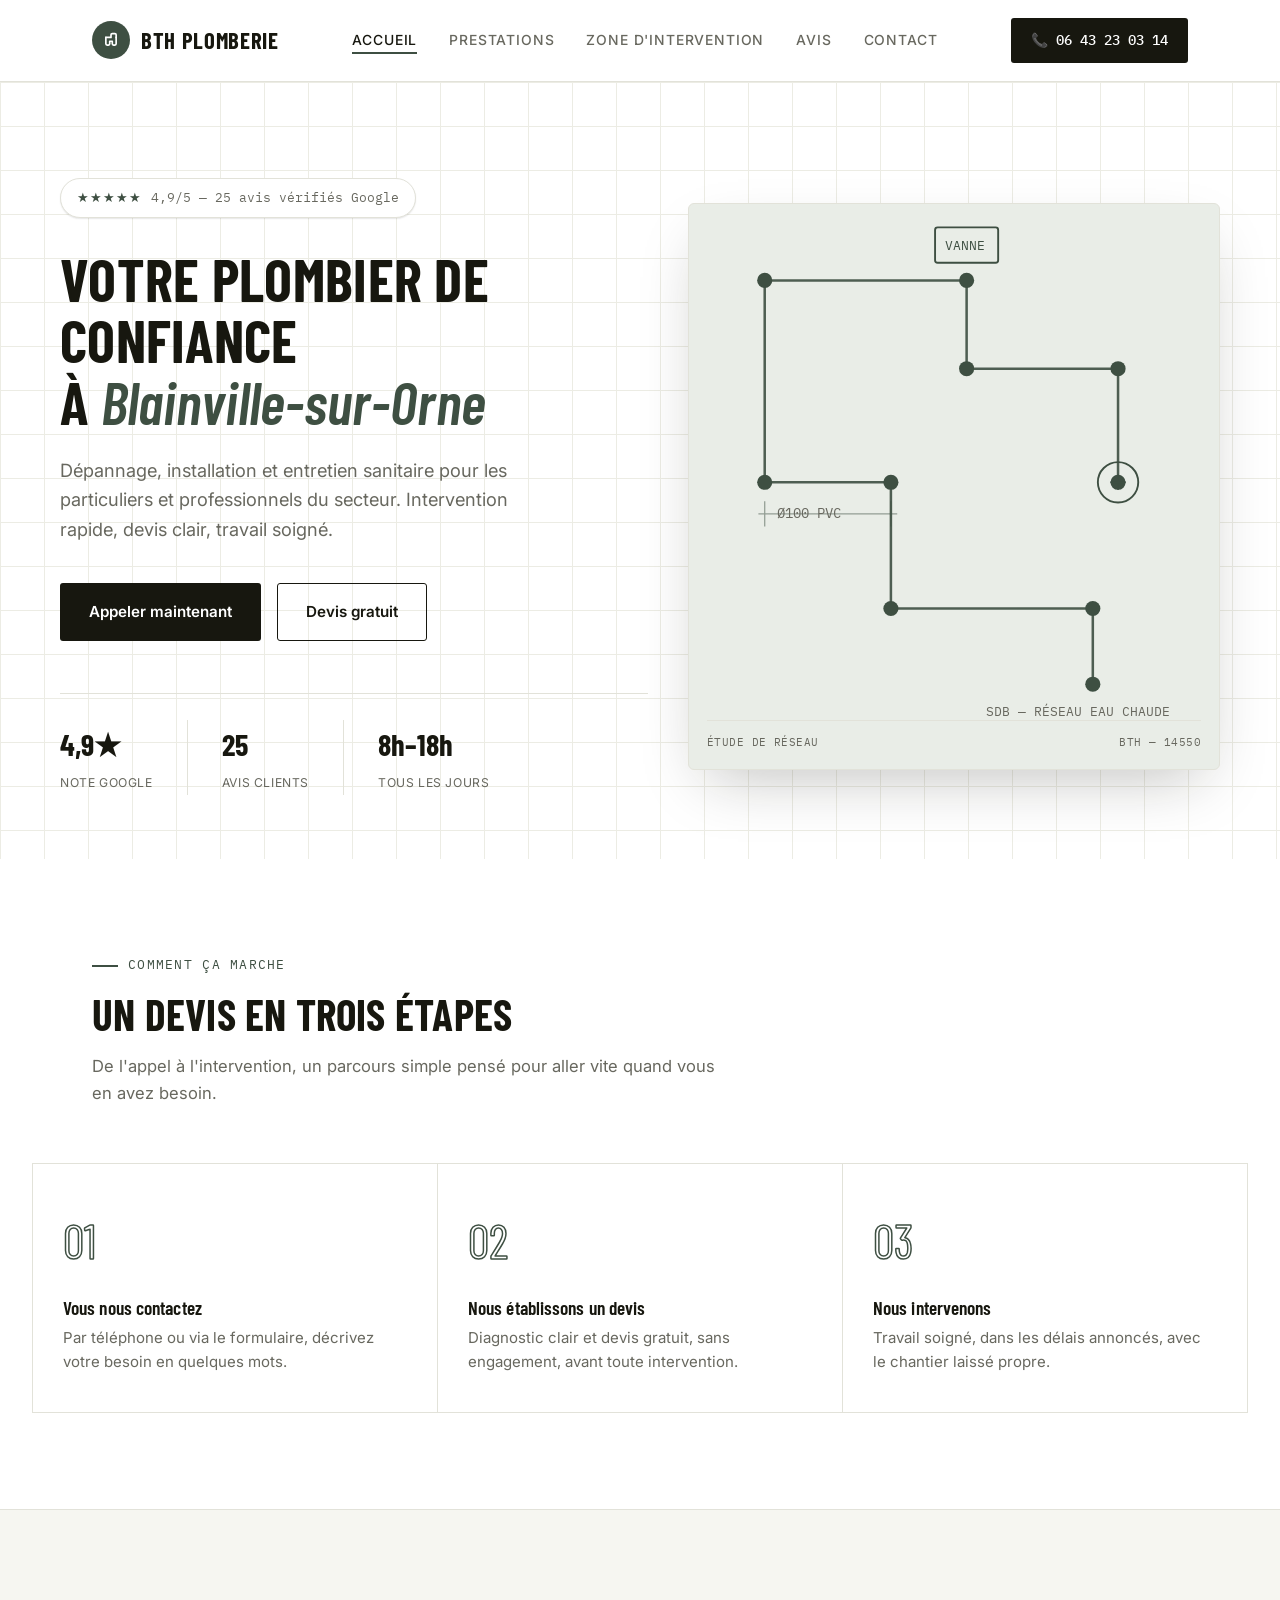
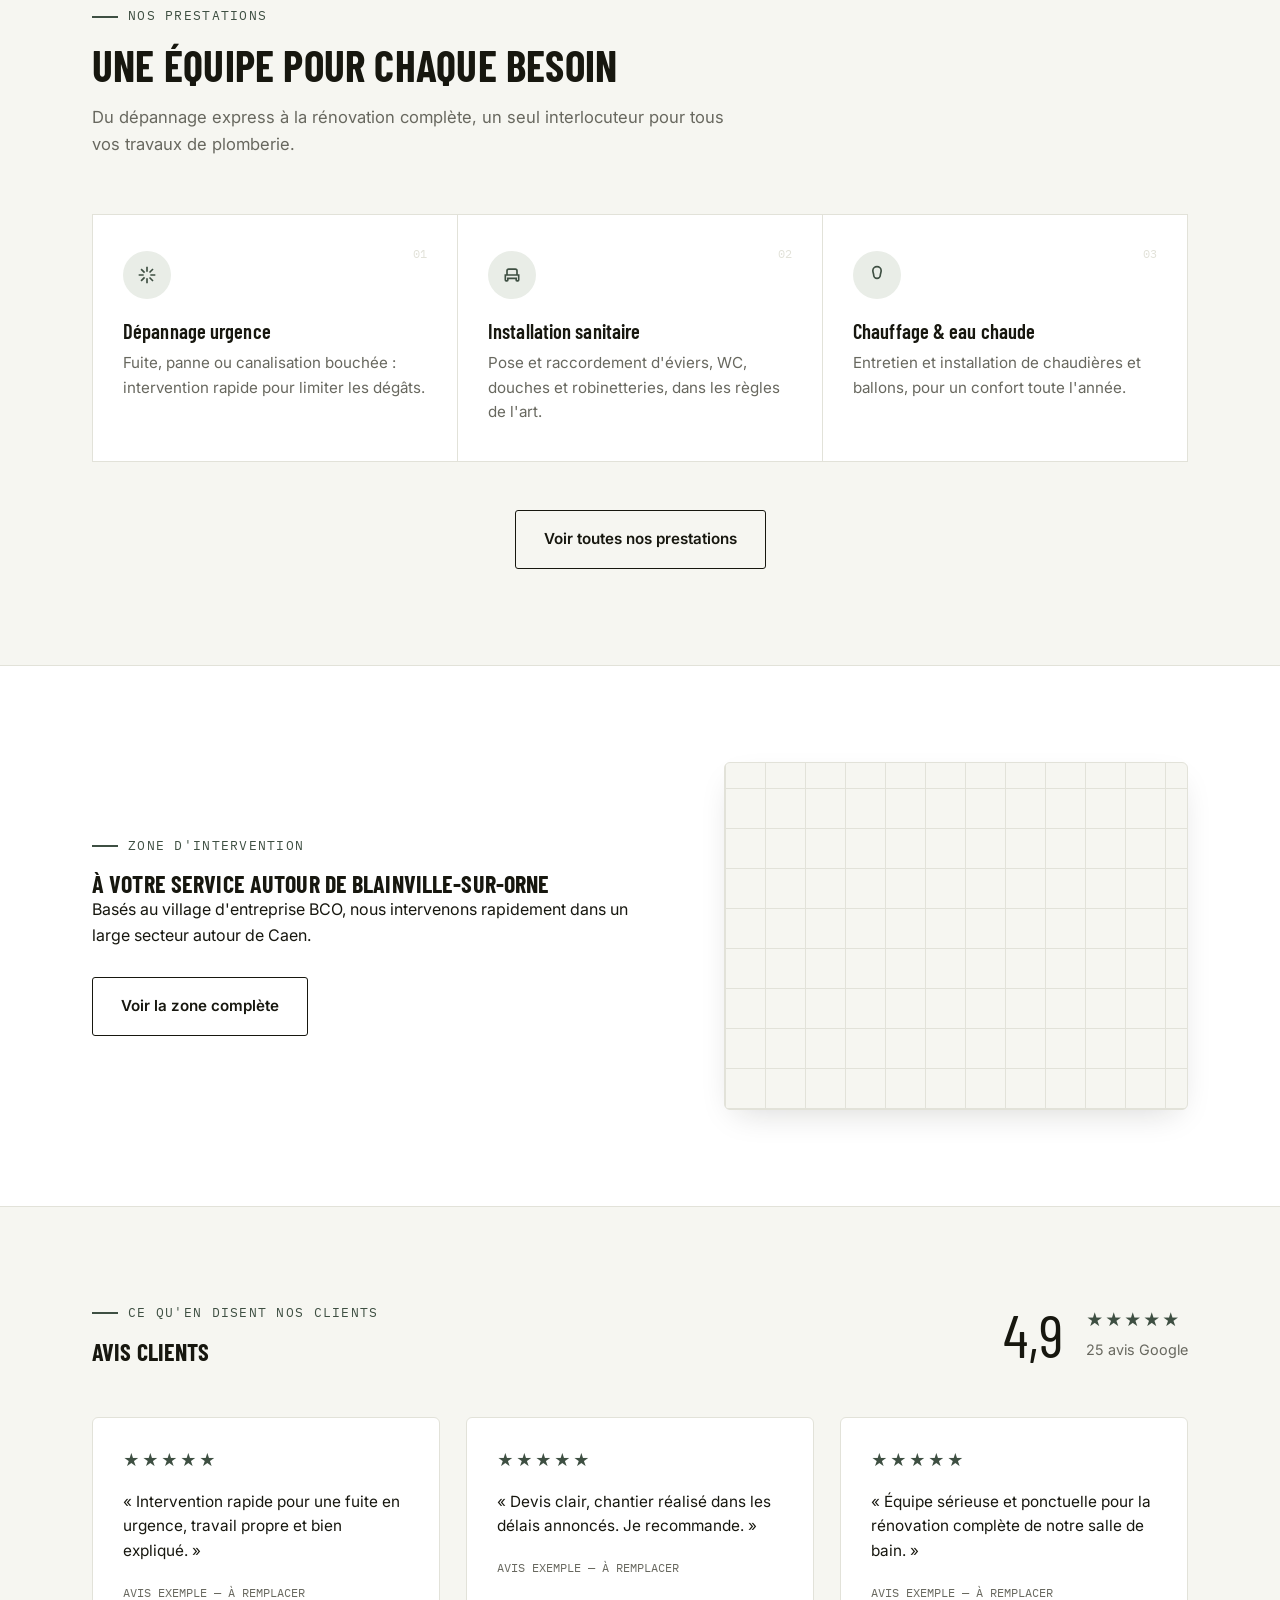
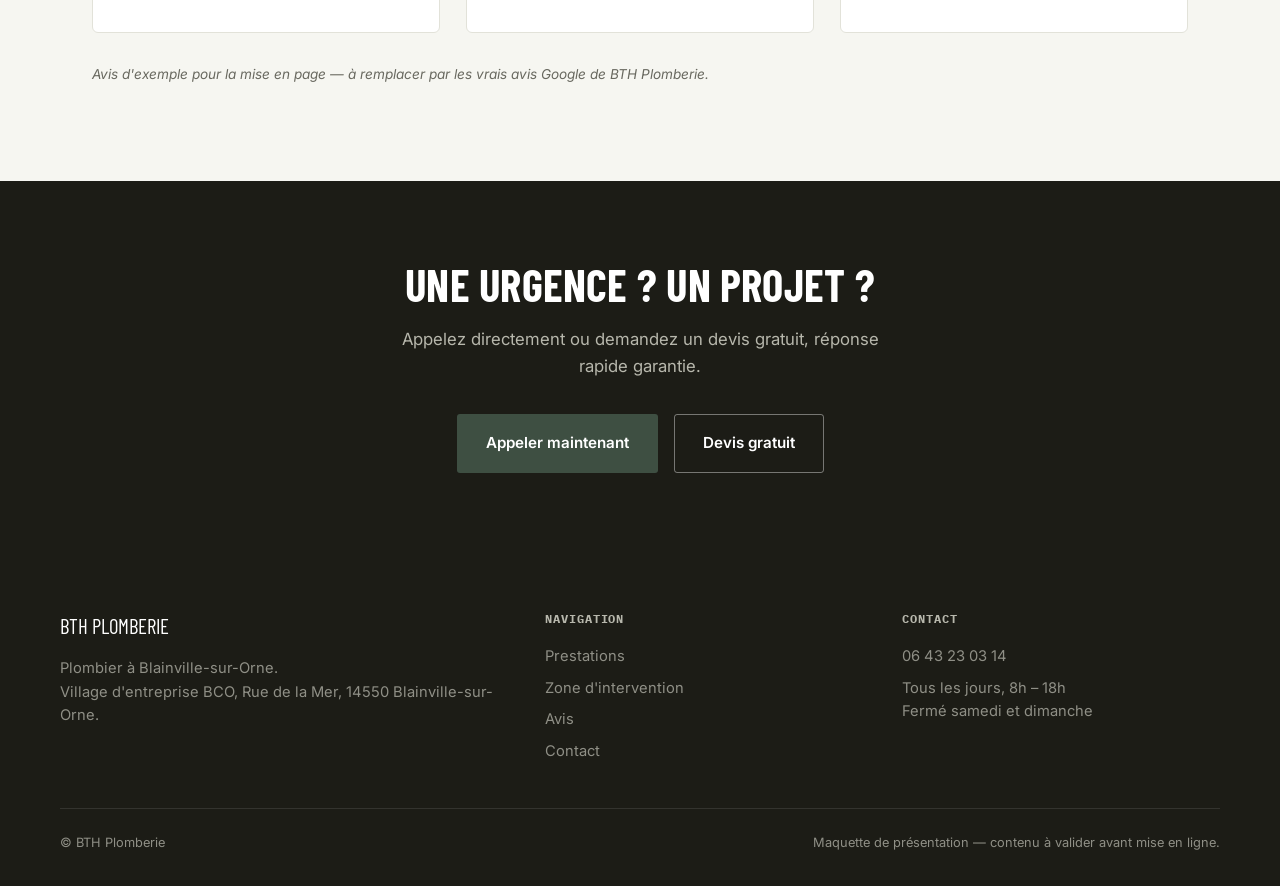
==== index.html @ 23718569 "Add files via upload" ====
<!DOCTYPE html>
<html lang="fr">
<head>
<meta charset="UTF-8">
<meta name="viewport" content="width=device-width, initial-scale=1.0">
<title>BTH Plomberie — Blainville-sur-Orne</title>
<link rel="preconnect" href="https://fonts.googleapis.com">
<link href="https://fonts.googleapis.com/css2?family=Barlow+Condensed:wght@500;600;650;700&family=Inter:wght@400;500;600;700&family=IBM+Plex+Mono:wght@400;500&display=swap" rel="stylesheet">
<link rel="stylesheet" href="style.css">
</head>
<body>

<header>
  <div class="navbar">
    <div class="logo">
      <span class="mark"><svg width="18" height="18" viewBox="0 0 28 28" fill="none"><path d="M6 10 H14 V6 A2 2 0 0 1 16 4 H20 A2 2 0 0 1 22 6 V10" stroke="#FFFFFF" stroke-width="2.6" stroke-linecap="round" stroke-linejoin="round"/><path d="M6 10 V20 A2 2 0 0 0 8 22 H10 A2 2 0 0 0 12 20 V16 H16 V20 A2 2 0 0 0 18 22 H20 A2 2 0 0 0 22 20 V10" stroke="#FFFFFF" stroke-width="2.6" stroke-linecap="round" stroke-linejoin="round"/></svg></span>
      BTH Plomberie
    </div>
    <nav>
      <ul>
        <li><a href="index.html" class="active">Accueil</a></li>
        <li><a href="prestations.html">Prestations</a></li>
        <li><a href="intervention.html">Zone d'intervention</a></li>
        <li><a href="avis.html">Avis</a></li>
        <li><a href="contact.html">Contact</a></li>
      </ul>
    </nav>
    <a href="tel:0643230314" class="nav-cta">📞 06 43 23 03 14</a>
    <button class="burger">☰</button>
  </div>
</header>

<section class="hero blueprint-bg">
  <div class="hero-inner">
    <div>
      <div class="badge-rating"><span class="stars">★★★★★</span> 4,9/5 — 25 avis vérifiés Google</div>
      <h1>Votre plombier de confiance<br>à <span>Blainville-sur-Orne</span></h1>
      <p class="lead">Dépannage, installation et entretien sanitaire pour les particuliers et professionnels du secteur. Intervention rapide, devis clair, travail soigné.</p>
      <div class="hero-actions">
        <a href="tel:0643230314" class="btn btn-primary">Appeler maintenant</a>
        <a href="contact.html#devis" class="btn btn-ghost">Devis gratuit</a>
      </div>
      <div class="hero-stats">
        <div><strong>4,9★</strong><span>Note Google</span></div>
        <div><strong>25</strong><span>Avis clients</span></div>
        <div><strong>8h–18h</strong><span>Tous les jours</span></div>
      </div>
    </div>
    <div class="hero-art">
      <svg viewBox="0 0 420 440" xmlns="http://www.w3.org/2000/svg">
        <rect x="0" y="0" width="420" height="440" fill="none"/>
        <g stroke="#3E4F42" stroke-width="2" fill="none" stroke-linecap="round" stroke-linejoin="round" opacity="0.9">
          <path d="M60 60 H220 V130"/>
          <path d="M220 130 H340 V220"/>
          <path d="M60 60 V220 H160 V320"/>
          <path d="M160 320 H320 V380"/>
        </g>
        <g fill="#3E4F42">
          <circle cx="60" cy="60" r="6"/>
          <circle cx="220" cy="60" r="6"/>
          <circle cx="220" cy="130" r="6"/>
          <circle cx="340" cy="130" r="6"/>
          <circle cx="340" cy="220" r="6"/>
          <circle cx="60" cy="220" r="6"/>
          <circle cx="160" cy="220" r="6"/>
          <circle cx="160" cy="320" r="6"/>
          <circle cx="320" cy="320" r="6"/>
          <circle cx="320" cy="380" r="6"/>
        </g>
        <g stroke="#3E4F42" stroke-width="1" opacity="0.5">
          <line x1="60" y1="235" x2="60" y2="255"/>
          <line x1="160" y1="235" x2="160" y2="255"/>
          <line x1="55" y1="245" x2="165" y2="245"/>
        </g>
        <text x="70" y="248" font-family="IBM Plex Mono" font-size="11" fill="#68685F">Ø100 PVC</text>
        <rect x="195" y="18" width="50" height="28" rx="2" fill="none" stroke="#3E4F42" stroke-width="1.5"/>
        <text x="203" y="36" font-family="IBM Plex Mono" font-size="10" fill="#3E4F42">VANNE</text>
        <circle cx="340" cy="220" r="16" fill="none" stroke="#3E4F42" stroke-width="1.5"/>
        <path d="M334 220 L346 220 M340 214 L340 226" stroke="#3E4F42" stroke-width="1.5"/>
        <text x="235" y="405" font-family="IBM Plex Mono" font-size="10" fill="#68685F">SDB — RÉSEAU EAU CHAUDE</text>
      </svg>
      <div class="cap"><span>Étude de réseau</span><span>BTH — 14550</span></div>
    </div>
  </div>
</section>

<section>
  <div class="wrap">
    <div class="section-head">
      <div class="eyebrow">Comment ça marche</div>
      <h2>Un devis en trois étapes</h2>
      <p>De l'appel à l'intervention, un parcours simple pensé pour aller vite quand vous en avez besoin.</p>
    </div>
  </div>
  <div class="process-grid">
    <div class="process-card">
      <span class="num">01</span>
      <h3>Vous nous contactez</h3>
      <p>Par téléphone ou via le formulaire, décrivez votre besoin en quelques mots.</p>
    </div>
    <div class="process-card">
      <span class="num">02</span>
      <h3>Nous établissons un devis</h3>
      <p>Diagnostic clair et devis gratuit, sans engagement, avant toute intervention.</p>
    </div>
    <div class="process-card">
      <span class="num">03</span>
      <h3>Nous intervenons</h3>
      <p>Travail soigné, dans les délais annoncés, avec le chantier laissé propre.</p>
    </div>
  </div>
</section>

<section style="background:var(--offwhite); border-top:1px solid var(--line); border-bottom:1px solid var(--line); padding-top:96px;">
  <div class="wrap">
    <div class="section-head">
      <div class="eyebrow">Nos prestations</div>
      <h2>Une équipe pour chaque besoin</h2>
      <p>Du dépannage express à la rénovation complète, un seul interlocuteur pour tous vos travaux de plomberie.</p>
    </div>
  </div>
  <div class="wrap">
  <div class="services-grid">
    <div class="service-card">
      <div class="tag">01</div>
      <div class="icon"><svg width="20" height="20" viewBox="0 0 24 24" fill="none" stroke="currentColor" stroke-width="2"><path d="M12 2v6M12 22v-6M4.9 4.9l4.2 4.2M15 15l4.2 4.2M2 12h6M16 12h6M4.9 19.1l4.2-4.2M15 9l4.2-4.2"/></svg></div>
      <h3>Dépannage urgence</h3>
      <p>Fuite, panne ou canalisation bouchée : intervention rapide pour limiter les dégâts.</p>
    </div>
    <div class="service-card">
      <div class="tag">02</div>
      <div class="icon"><svg width="20" height="20" viewBox="0 0 24 24" fill="none" stroke="currentColor" stroke-width="2"><path d="M3 12h18M6 12V7a2 2 0 012-2h8a2 2 0 012 2v5M4 12v6a1 1 0 001 1h1a1 1 0 001-1v-2h10v2a1 1 0 001 1h1a1 1 0 001-1v-6"/></svg></div>
      <h3>Installation sanitaire</h3>
      <p>Pose et raccordement d'éviers, WC, douches et robinetteries, dans les règles de l'art.</p>
    </div>
    <div class="service-card">
      <div class="tag">03</div>
      <div class="icon"><svg width="20" height="20" viewBox="0 0 24 24" fill="none" stroke="currentColor" stroke-width="2"><path d="M12 2a5 5 0 00-5 5c0 2 1 3 1 5a4 4 0 008 0c0-2 1-3 1-5a5 5 0 00-5-5z"/></svg></div>
      <h3>Chauffage & eau chaude</h3>
      <p>Entretien et installation de chaudières et ballons, pour un confort toute l'année.</p>
    </div>
  </div>
  <div class="center-link">
    <a href="prestations.html" class="btn btn-ghost">Voir toutes nos prestations</a>
  </div>
  </div>
</section>

<section>
  <div class="wrap zone-block">
    <div>
      <div class="eyebrow">Zone d'intervention</div>
      <h2>À votre service autour de Blainville-sur-Orne</h2>
      <p>Basés au village d'entreprise BCO, nous intervenons rapidement dans un large secteur autour de Caen.</p>
      <div style="margin-top:28px;">
        <a href="intervention.html" class="btn btn-ghost">Voir la zone complète</a>
      </div>
    </div>
    <div class="map-frame">
      <iframe src="https://www.google.com/maps?q=Village+d%27entreprise+BCO,+Rue+de+la+Mer,+14550+Blainville-sur-Orne&output=embed" width="100%" height="100%" style="border:0; display:block;" loading="lazy" referrerpolicy="no-referrer-when-downgrade" title="Localisation BTH Plomberie"></iframe>
    </div>
  </div>
</section>

<section style="background:var(--offwhite); border-top:1px solid var(--line);">
  <div class="wrap">
    <div class="avis-top">
      <div>
        <div class="eyebrow">Ce qu'en disent nos clients</div>
        <h2 style="margin-top:8px;">Avis clients</h2>
      </div>
      <div class="rating-block">
        <div class="rating-num">4,9</div>
        <div class="rating-meta">
          <div class="stars">★★★★★</div>
          <p>25 avis Google</p>
        </div>
      </div>
    </div>
    <div class="avis-grid">
      <div class="avis-card">
        <span class="stars">★★★★★</span>
        <p>« Intervention rapide pour une fuite en urgence, travail propre et bien expliqué. »</p>
        <div class="who">Avis exemple — à remplacer</div>
      </div>
      <div class="avis-card">
        <span class="stars">★★★★★</span>
        <p>« Devis clair, chantier réalisé dans les délais annoncés. Je recommande. »</p>
        <div class="who">Avis exemple — à remplacer</div>
      </div>
      <div class="avis-card">
        <span class="stars">★★★★★</span>
        <p>« Équipe sérieuse et ponctuelle pour la rénovation complète de notre salle de bain. »</p>
        <div class="who">Avis exemple — à remplacer</div>
      </div>
    </div>
    <p class="avis-note">Avis d'exemple pour la mise en page — à remplacer par les vrais avis Google de BTH Plomberie.</p>
  </div>
</section>

<section class="cta-band">
  <div class="wrap">
    <h2>Une urgence ? Un projet ?</h2>
    <p>Appelez directement ou demandez un devis gratuit, réponse rapide garantie.</p>
    <div class="hero-actions">
      <a href="tel:0643230314" class="btn btn-accent">Appeler maintenant</a>
      <a href="contact.html#devis" class="btn btn-ghost">Devis gratuit</a>
    </div>
  </div>
</section>

<footer>
  <div class="footer-grid">
    <div>
      <div class="footer-logo">BTH Plomberie</div>
      <p>Plombier à Blainville-sur-Orne.<br>Village d'entreprise BCO, Rue de la Mer, 14550 Blainville-sur-Orne.</p>
    </div>
    <div>
      <h4>Navigation</h4>
      <a href="prestations.html">Prestations</a>
      <a href="intervention.html">Zone d'intervention</a>
      <a href="avis.html">Avis</a>
      <a href="contact.html">Contact</a>
    </div>
    <div>
      <h4>Contact</h4>
      <a href="tel:0643230314">06 43 23 03 14</a>
      <p>Tous les jours, 8h – 18h<br>Fermé samedi et dimanche</p>
    </div>
  </div>
  <div class="footer-bottom">
    <span>© BTH Plomberie</span>
    <span>Maquette de présentation — contenu à valider avant mise en ligne.</span>
  </div>
</footer>

</body>
</html>
---- style.css ----
/* BTH Plomberie — style partagé (v2, plus premium) */
:root{
  --ink:#17170F;
  --paper:#FFFFFF;
  --offwhite:#F6F6F1;
  --line:#E2E2D9;
  --line-soft:#ECECE4;
  --steel:#68685F;
  --charcoal:#1C1C16;
  --accent:#3E4F42;
  --accent-light:#6E8571;
  --accent-pale:#E9EDE7;
  --shadow-sm:0 1px 2px rgba(23,23,15,0.06), 0 1px 1px rgba(23,23,15,0.04);
  --shadow-md:0 12px 32px -12px rgba(23,23,15,0.18);
  --shadow-lg:0 24px 60px -20px rgba(23,23,15,0.28);
}
*{box-sizing:border-box; margin:0; padding:0;}
html{scroll-behavior:smooth;}
body{
  font-family:'Inter', sans-serif;
  color:var(--ink);
  background:var(--paper);
  line-height:1.62;
  -webkit-font-smoothing:antialiased;
}
h1,h2,h3{
  font-family:'Barlow Condensed', sans-serif;
  font-weight:650;
  letter-spacing:0.005em;
  line-height:1.04;
  text-transform:uppercase;
}
.mono{font-family:'IBM Plex Mono', monospace;}
a{color:inherit; text-decoration:none;}
.wrap{max-width:1160px; margin:0 auto; padding:0 32px;}
img{max-width:100%; display:block;}

.blueprint-bg{
  background-image:
    linear-gradient(var(--line-soft) 1px, transparent 1px),
    linear-gradient(90deg, var(--line-soft) 1px, transparent 1px);
  background-size:44px 44px;
}

header{
  position:sticky; top:0; z-index:50;
  background:rgba(255,255,255,0.88);
  backdrop-filter:blur(10px);
  border-bottom:1px solid var(--line);
}
.navbar{
  display:flex; align-items:center; justify-content:space-between;
  padding:18px 32px; max-width:1160px; margin:0 auto;
}
.logo{
  display:flex; align-items:center; gap:11px;
  font-family:'Barlow Condensed', sans-serif;
  font-weight:700; font-size:1.42rem; color:var(--ink);
  text-transform:uppercase; letter-spacing:0.03em;
}
.logo .mark{
  width:38px; height:38px; border-radius:50%;
  background:var(--accent); display:flex; align-items:center; justify-content:center;
  flex-shrink:0;
}
nav ul{display:flex; gap:32px; list-style:none;}
nav a{
  position:relative;
  color:var(--steel); font-size:0.87rem; font-weight:500;
  text-transform:uppercase; letter-spacing:0.06em;
  padding-bottom:6px;
  transition:color .2s;
}
nav a::after{
  content:""; position:absolute; left:0; right:100%; bottom:0; height:2px;
  background:var(--accent); transition:right .25s ease;
}
nav a:hover, nav a.active{color:var(--ink);}
nav a:hover::after, nav a.active::after{right:0;}
.nav-cta{
  display:flex; align-items:center; gap:9px;
  background:var(--ink); color:var(--paper);
  padding:11px 20px; border-radius:3px;
  font-weight:500; font-size:0.87rem;
  font-family:'IBM Plex Mono', monospace;
  white-space:nowrap;
  transition:transform .15s, box-shadow .15s;
}
.nav-cta:hover{transform:translateY(-1px); box-shadow:var(--shadow-md);}
.burger{display:none; color:var(--ink); font-size:1.6rem; background:none; border:none;}

.hero{
  position:relative;
  padding:96px 32px 0;
  overflow:hidden;
}
.hero-inner{
  max-width:1160px; margin:0 auto;
  display:grid; grid-template-columns:1.05fr 0.95fr; gap:40px; align-items:center;
  padding-bottom:64px;
}
.badge-rating{
  display:inline-flex; align-items:center; gap:9px;
  border:1px solid var(--line); background:var(--paper);
  padding:9px 16px; border-radius:100px;
  font-family:'IBM Plex Mono', monospace; font-size:0.8rem;
  margin-bottom:30px; color:var(--steel);
  box-shadow:var(--shadow-sm);
}
.badge-rating .stars{color:var(--accent); letter-spacing:1px;}
.hero h1{
  font-size:clamp(2.7rem, 4.6vw, 4.1rem);
  margin-bottom:24px;
  color:var(--ink);
}
.hero h1 span{color:var(--accent); font-style:italic; text-transform:none; font-family:'Barlow Condensed'; font-weight:600;}
.hero p.lead{
  font-size:1.14rem; color:var(--steel); max-width:480px; margin-bottom:38px;
}
.hero-actions{display:flex; gap:16px; flex-wrap:wrap; margin-bottom:52px;}
.btn{
  display:inline-flex; align-items:center; gap:10px;
  padding:16px 28px; font-weight:600; font-size:0.95rem;
  border-radius:3px; transition:transform .15s, box-shadow .15s, background .15s, color .15s;
  border:1px solid transparent;
}
.btn-primary{background:var(--ink); color:var(--paper);}
.btn-primary:hover{transform:translateY(-2px); box-shadow:var(--shadow-md);}
.btn-ghost{border-color:var(--ink); color:var(--ink);}
.btn-ghost:hover{background:var(--ink); color:var(--paper); transform:translateY(-2px);}
.btn-accent{background:var(--accent); color:var(--paper);}
.btn-accent:hover{transform:translateY(-2px); box-shadow:var(--shadow-md);}
.hero-stats{
  display:flex; gap:0; border-top:1px solid var(--line);
  padding-top:26px; max-width:600px; flex-wrap:wrap;
}
.hero-stats div{padding-right:34px; margin-right:34px; border-right:1px solid var(--line);}
.hero-stats div:last-child{border-right:none;}
.hero-stats strong{
  display:block; font-family:'Barlow Condensed'; font-size:1.9rem; color:var(--ink);
}
.hero-stats span{font-size:0.76rem; color:var(--steel); text-transform:uppercase; letter-spacing:0.05em;}

.hero-art{
  position:relative; aspect-ratio:1/1.05;
  background:var(--accent-pale);
  border:1px solid var(--line);
  border-radius:6px;
  box-shadow:var(--shadow-lg);
}
.hero-art svg{width:100%; height:100%;}
.hero-art .cap{
  position:absolute; bottom:18px; left:18px; right:18px;
  display:flex; justify-content:space-between; align-items:center;
  font-family:'IBM Plex Mono'; font-size:0.7rem; color:var(--steel);
  letter-spacing:0.04em; text-transform:uppercase;
  border-top:1px solid var(--line); padding-top:12px;
}

.page-hero{
  background:var(--offwhite); border-bottom:1px solid var(--line);
  padding:76px 32px 60px;
}
.page-hero .eyebrow{margin-bottom:14px;}
.page-hero h1{font-size:clamp(2.3rem,4.3vw,3.3rem); color:var(--ink); margin-bottom:16px;}
.page-hero p{color:var(--steel); max-width:600px; font-size:1.06rem;}

section{padding:96px 32px;}
.section-head{max-width:640px; margin-bottom:56px;}
.eyebrow{
  font-family:'IBM Plex Mono', monospace; font-size:0.8rem;
  color:var(--accent); text-transform:uppercase; letter-spacing:0.1em;
  display:flex; align-items:center; gap:10px; margin-bottom:16px;
}
.eyebrow::before{content:""; width:26px; height:2px; background:var(--accent);}
.section-head h2{font-size:clamp(2.1rem,4vw,2.7rem); color:var(--ink);}
.section-head p{color:var(--steel); margin-top:16px; font-size:1.04rem;}

.process-grid{display:grid; grid-template-columns:repeat(3,1fr); gap:1px; background:var(--line); border:1px solid var(--line);}
.process-card{background:var(--paper); padding:38px 30px;}
.process-card .num{
  font-family:'Barlow Condensed'; font-size:3rem;
  -webkit-text-stroke:1.5px var(--accent); color:transparent;
  margin-bottom:18px; display:block;
}
.process-card h3{font-size:1.2rem; color:var(--ink); text-transform:none; font-weight:600; margin-bottom:8px;}
.process-card p{color:var(--steel); font-size:0.94rem;}

.services-grid{
  display:grid; grid-template-columns:repeat(3,1fr); gap:1px;
  background:var(--line); border:1px solid var(--line);
}
.service-card{
  background:var(--paper); padding:36px 30px; position:relative;
  transition:background .2s, transform .2s;
}
.service-card:hover{background:var(--offwhite); transform:translateY(-3px);}
.service-card .icon{
  width:48px; height:48px; margin-bottom:22px;
  display:flex; align-items:center; justify-content:center;
  background:var(--accent-pale); border-radius:50%; color:var(--accent);
}
.service-card h3{
  font-size:1.28rem; color:var(--ink); text-transform:none; margin-bottom:9px; font-weight:600;
}
.service-card p{color:var(--steel); font-size:0.95rem;}
.service-card .tag{
  position:absolute; top:30px; right:30px;
  font-family:'IBM Plex Mono'; font-size:0.72rem; color:var(--line);
}
.center-link{text-align:center; margin-top:48px;}

.zone-block{display:grid; grid-template-columns:1.1fr 0.9fr; gap:64px; align-items:center;}
.zone-list{list-style:none; margin-top:30px; display:flex; flex-wrap:wrap; gap:10px 14px;}
.zone-list li{
  font-family:'IBM Plex Mono'; font-size:0.85rem;
  border:1px solid var(--line); background:var(--paper); padding:7px 15px; border-radius:100px; color:var(--steel);
}
.map-frame{
  border:1px solid var(--line); border-radius:6px; overflow:hidden;
  aspect-ratio:4/3; position:relative; box-shadow:var(--shadow-md);
  background:
    repeating-linear-gradient(0deg, var(--line) 0 1px, transparent 1px 40px),
    repeating-linear-gradient(90deg, var(--line) 0 1px, transparent 1px 40px),
    var(--offwhite);
}
.map-pin{
  position:absolute; top:44%; left:52%; transform:translate(-50%,-100%);
  color:var(--accent);
}

.avis-top{display:flex; align-items:flex-end; justify-content:space-between; flex-wrap:wrap; gap:24px; margin-bottom:52px;}
.rating-block{display:flex; align-items:center; gap:22px;}
.rating-num{font-family:'Barlow Condensed'; font-size:3.8rem; color:var(--ink); line-height:1;}
.rating-meta .stars{color:var(--accent); letter-spacing:2px; font-size:1.05rem;}
.rating-meta p{color:var(--steel); font-size:0.9rem; margin-top:4px;}
.avis-grid{display:grid; grid-template-columns:repeat(3,1fr); gap:26px;}
.avis-card{
  background:var(--paper); border:1px solid var(--line); border-radius:6px; padding:30px;
  transition:box-shadow .2s, transform .2s;
}
.avis-card:hover{box-shadow:var(--shadow-md); transform:translateY(-3px);}
.avis-card .stars{color:var(--accent); letter-spacing:2px; margin-bottom:16px; display:block;}
.avis-card p{font-size:0.96rem; color:var(--ink); margin-bottom:18px;}
.avis-card .who{font-family:'IBM Plex Mono'; font-size:0.78rem; color:var(--steel); text-transform:uppercase;}
.avis-note{margin-top:30px; font-size:0.85rem; color:var(--steel); font-style:italic;}

.cta-band{
  background:var(--charcoal); color:var(--paper);
  padding:80px 32px; text-align:center;
}
.cta-band h2{color:var(--paper); font-size:clamp(2rem,4vw,2.8rem); max-width:640px; margin:0 auto 18px;}
.cta-band p{color:#B7B7AC; max-width:520px; margin:0 auto 34px; font-size:1.05rem;}
.cta-band .hero-actions{justify-content:center; margin-bottom:0;}
.cta-band .btn-ghost{border-color:rgba(255,255,255,0.4); color:var(--paper);}
.cta-band .btn-ghost:hover{background:var(--paper); color:var(--ink);}

.contact-grid{display:grid; grid-template-columns:1fr 1fr; gap:64px;}
.info-line{display:flex; gap:16px; padding:22px 0; border-bottom:1px solid var(--line);}
.info-line:first-of-type{border-top:1px solid var(--line);}
.info-line .icon{color:var(--accent); flex-shrink:0; margin-top:2px;}
.info-line strong{display:block; font-size:0.76rem; text-transform:uppercase; letter-spacing:0.06em; color:var(--steel); margin-bottom:5px;}
.info-line span, .info-line a{font-size:1.04rem; color:var(--ink); font-weight:500;}
.info-line a:hover{color:var(--accent);}
form{display:flex; flex-direction:column; gap:18px; background:var(--offwhite); border:1px solid var(--line); border-radius:6px; padding:32px;}
label{font-size:0.78rem; text-transform:uppercase; letter-spacing:0.05em; color:var(--steel); margin-bottom:7px; display:block;}
input, textarea{
  width:100%; border:1px solid var(--line); background:var(--paper);
  padding:14px 15px; font-family:'Inter'; font-size:0.95rem; border-radius:3px; color:var(--ink);
}
input:focus, textarea:focus{outline:2px solid var(--accent); outline-offset:1px;}
textarea{resize:vertical; min-height:120px;}
form button{align-self:flex-start; margin-top:6px;}

footer{
  background:var(--charcoal); color:#8F8F86; padding:56px 32px 32px;
  font-size:0.88rem;
}
.footer-grid{
  max-width:1160px; margin:0 auto; display:grid; grid-template-columns:1.4fr 1fr 1fr; gap:40px;
  padding-bottom:36px; border-bottom:1px solid rgba(255,255,255,0.1);
}
.footer-grid h4{
  font-family:'IBM Plex Mono'; text-transform:uppercase; letter-spacing:0.08em;
  color:#B7B7AC; font-size:0.76rem; margin-bottom:16px;
}
.footer-grid p, .footer-grid a{color:#8F8F86; font-size:0.92rem; display:block; margin-bottom:8px;}
.footer-grid a:hover{color:var(--paper);}
.footer-logo{color:var(--paper); font-family:'Barlow Condensed'; font-size:1.3rem; text-transform:uppercase; margin-bottom:14px;}
.footer-bottom{
  max-width:1160px; margin:0 auto; padding-top:24px;
  display:flex; justify-content:space-between; flex-wrap:wrap; gap:10px;
  font-size:0.8rem;
}

@media(max-width:900px){
  .hero-inner{grid-template-columns:1fr;}
  .hero-art{order:-1; aspect-ratio:16/10;}
}
@media(max-width:860px){
  nav ul, .nav-cta{display:none;}
  .burger{display:block;}
  .zone-block, .contact-grid, .process-grid, .services-grid, .avis-grid, .footer-grid{grid-template-columns:1fr;}
  .hero, .page-hero{padding:56px 22px 40px;}
  .hero-inner{padding-bottom:44px;}
  section{padding:64px 22px;}
  .cta-band{padding:64px 22px;}
}
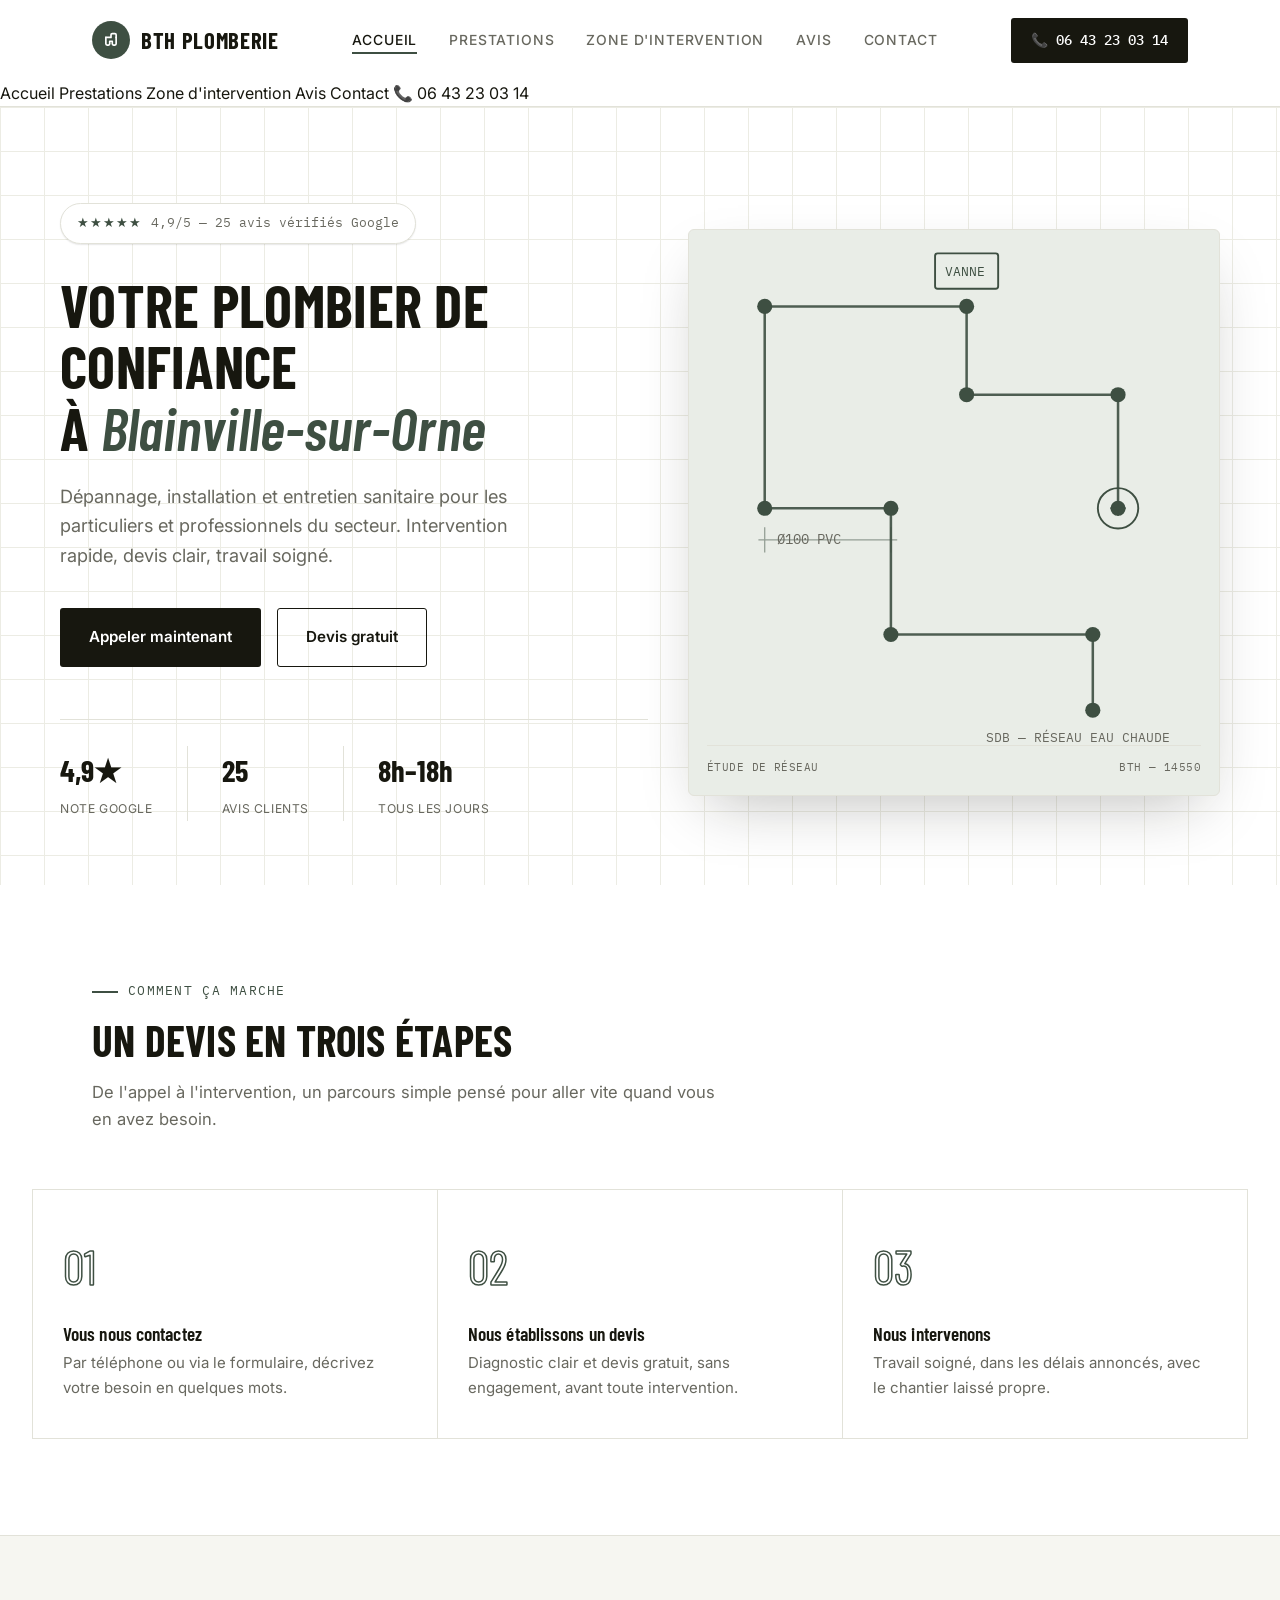
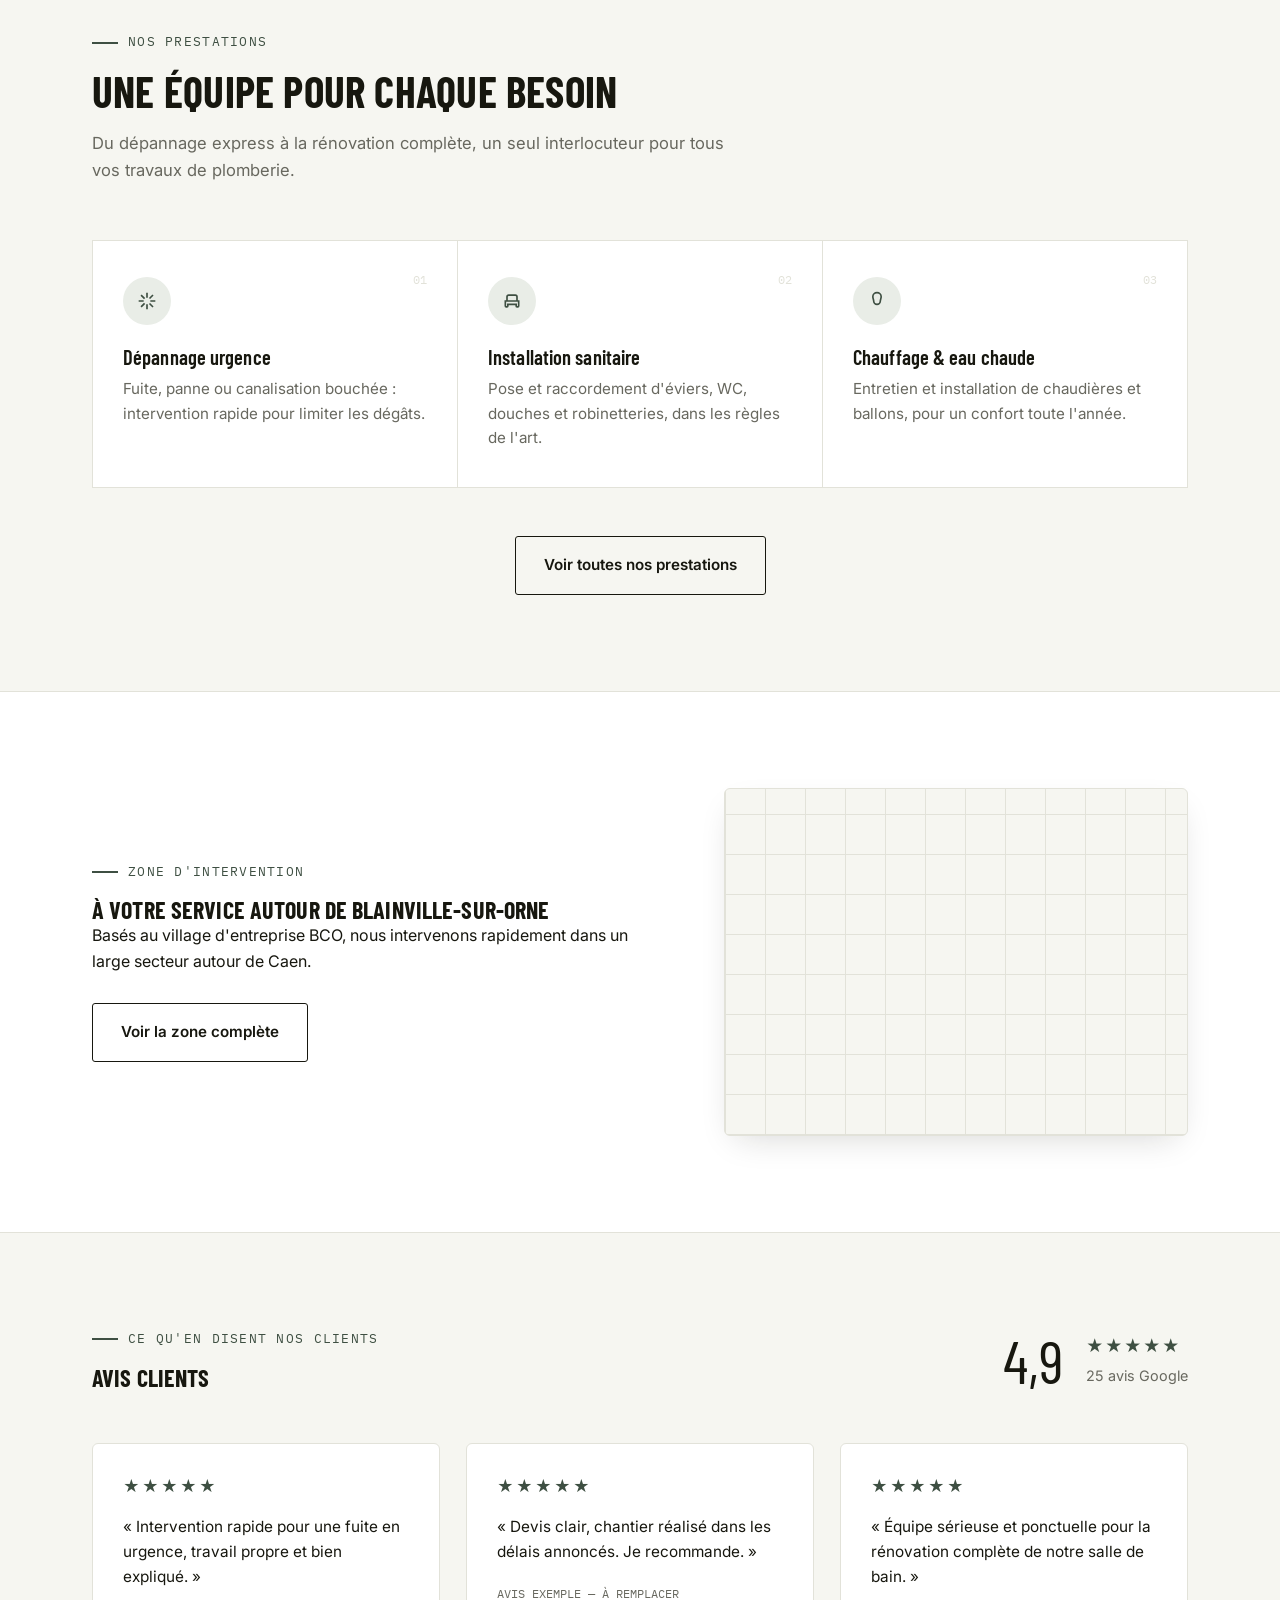
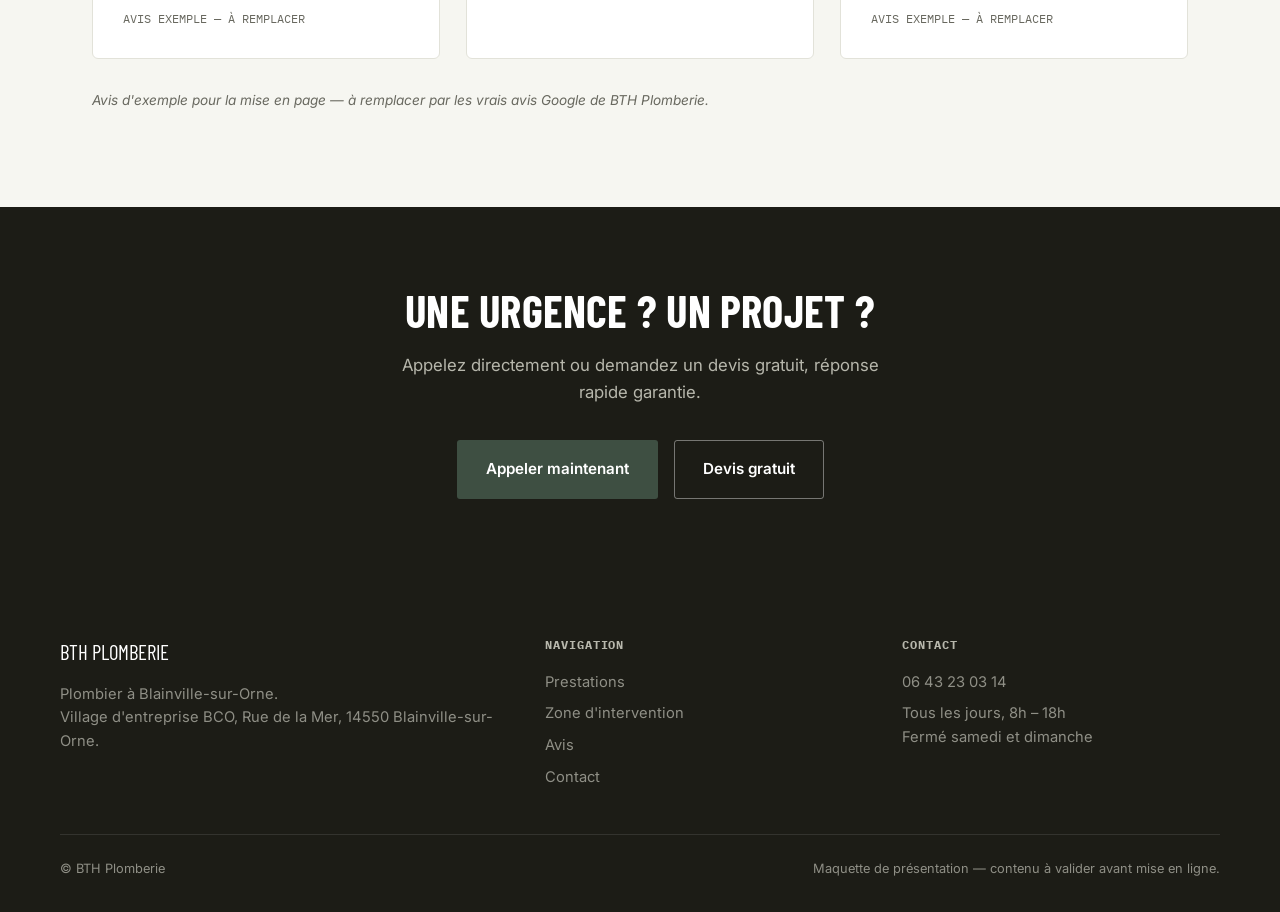
==== commit ab7f864a: "Add mobile navigation links to index.html" ====
--- a/index.html
+++ b/index.html
@@ -27,6 +27,14 @@
     </nav>
     <a href="tel:0643230314" class="nav-cta">📞 06 43 23 03 14</a>
     <button class="burger">☰</button>
+  </div>
+  <div class="nav-mobile" id="navMobile">
+    <a href="index.html">Accueil</a>
+    <a href="prestations.html">Prestations</a>
+    <a href="intervention.html">Zone d'intervention</a>
+    <a href="avis.html">Avis</a>
+    <a href="contact.html">Contact</a>
+    <a href="tel:0643230314" class="nav-cta-mobile">📞 06 43 23 03 14</a>
   </div>
 </header>
 
@@ -234,5 +242,6 @@
   </div>
 </footer>
 
+<script src="script.js" defer></script>
 </body>
 </html>
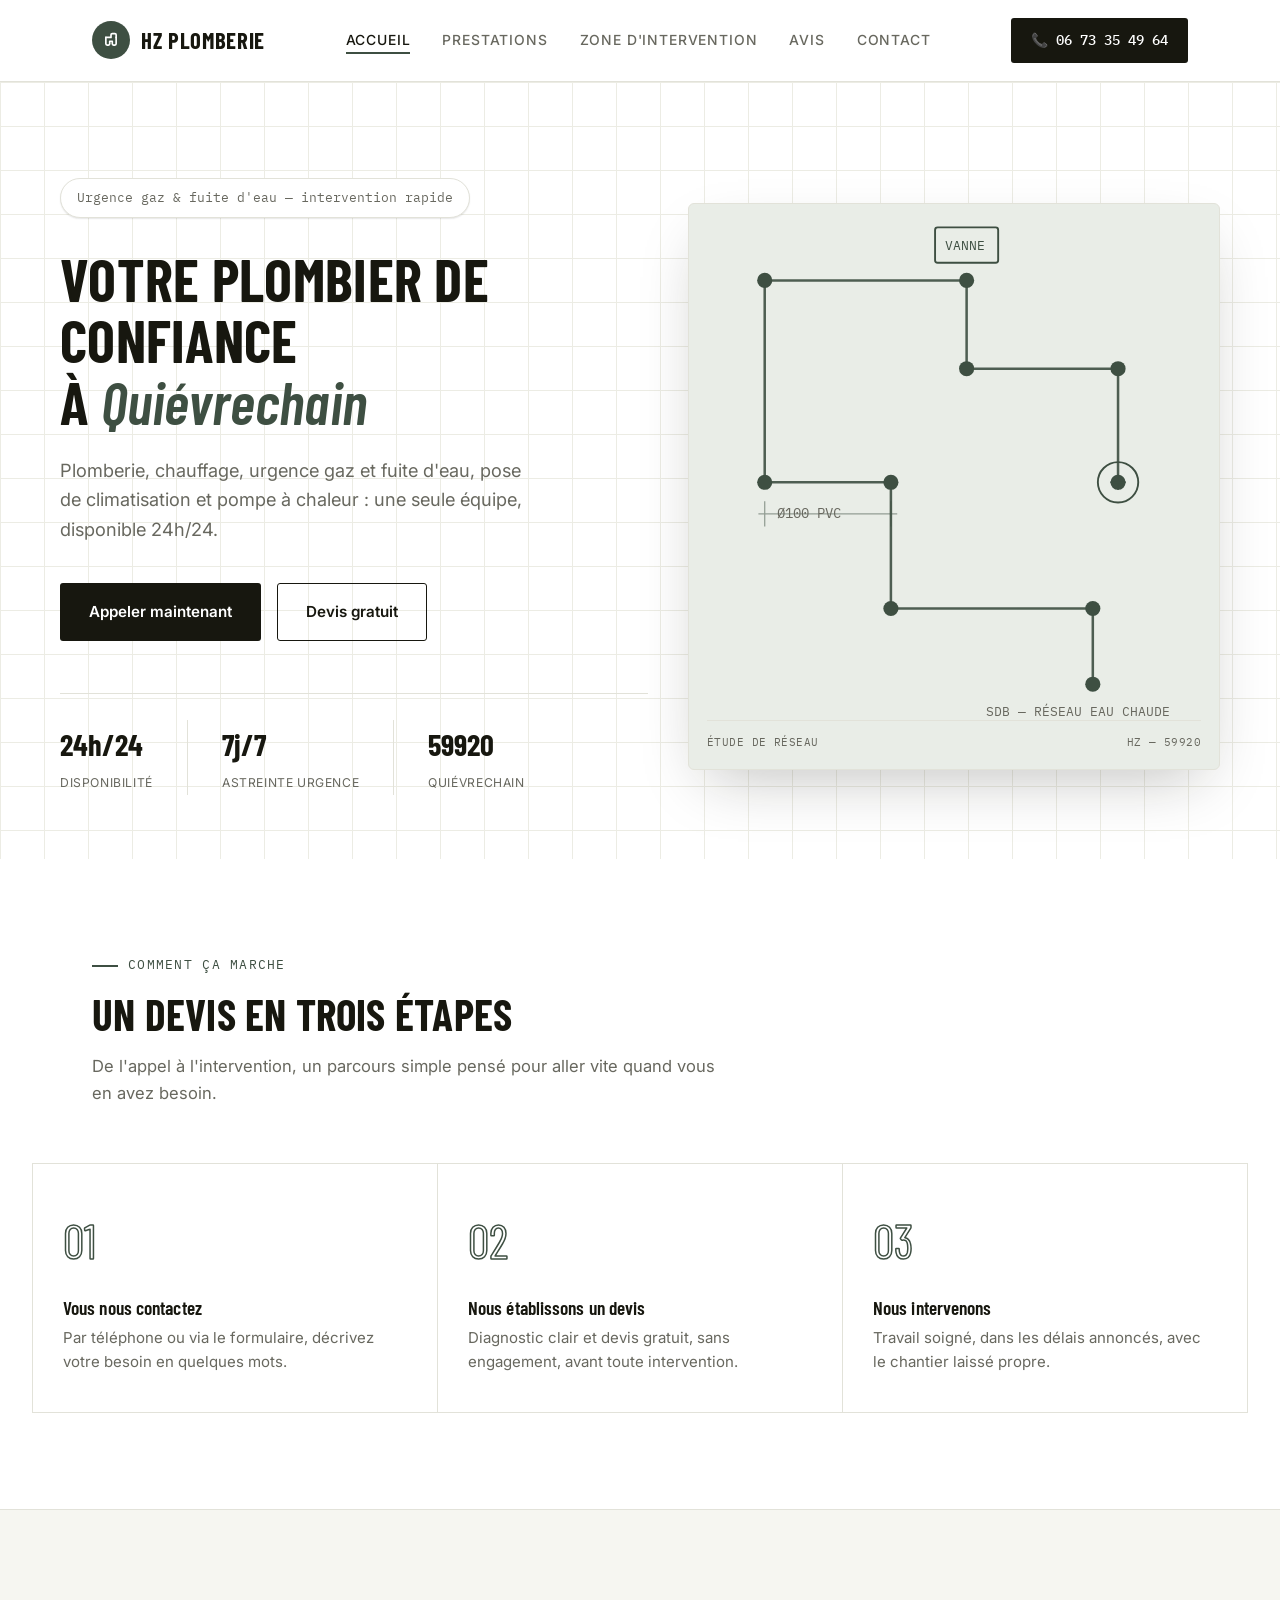
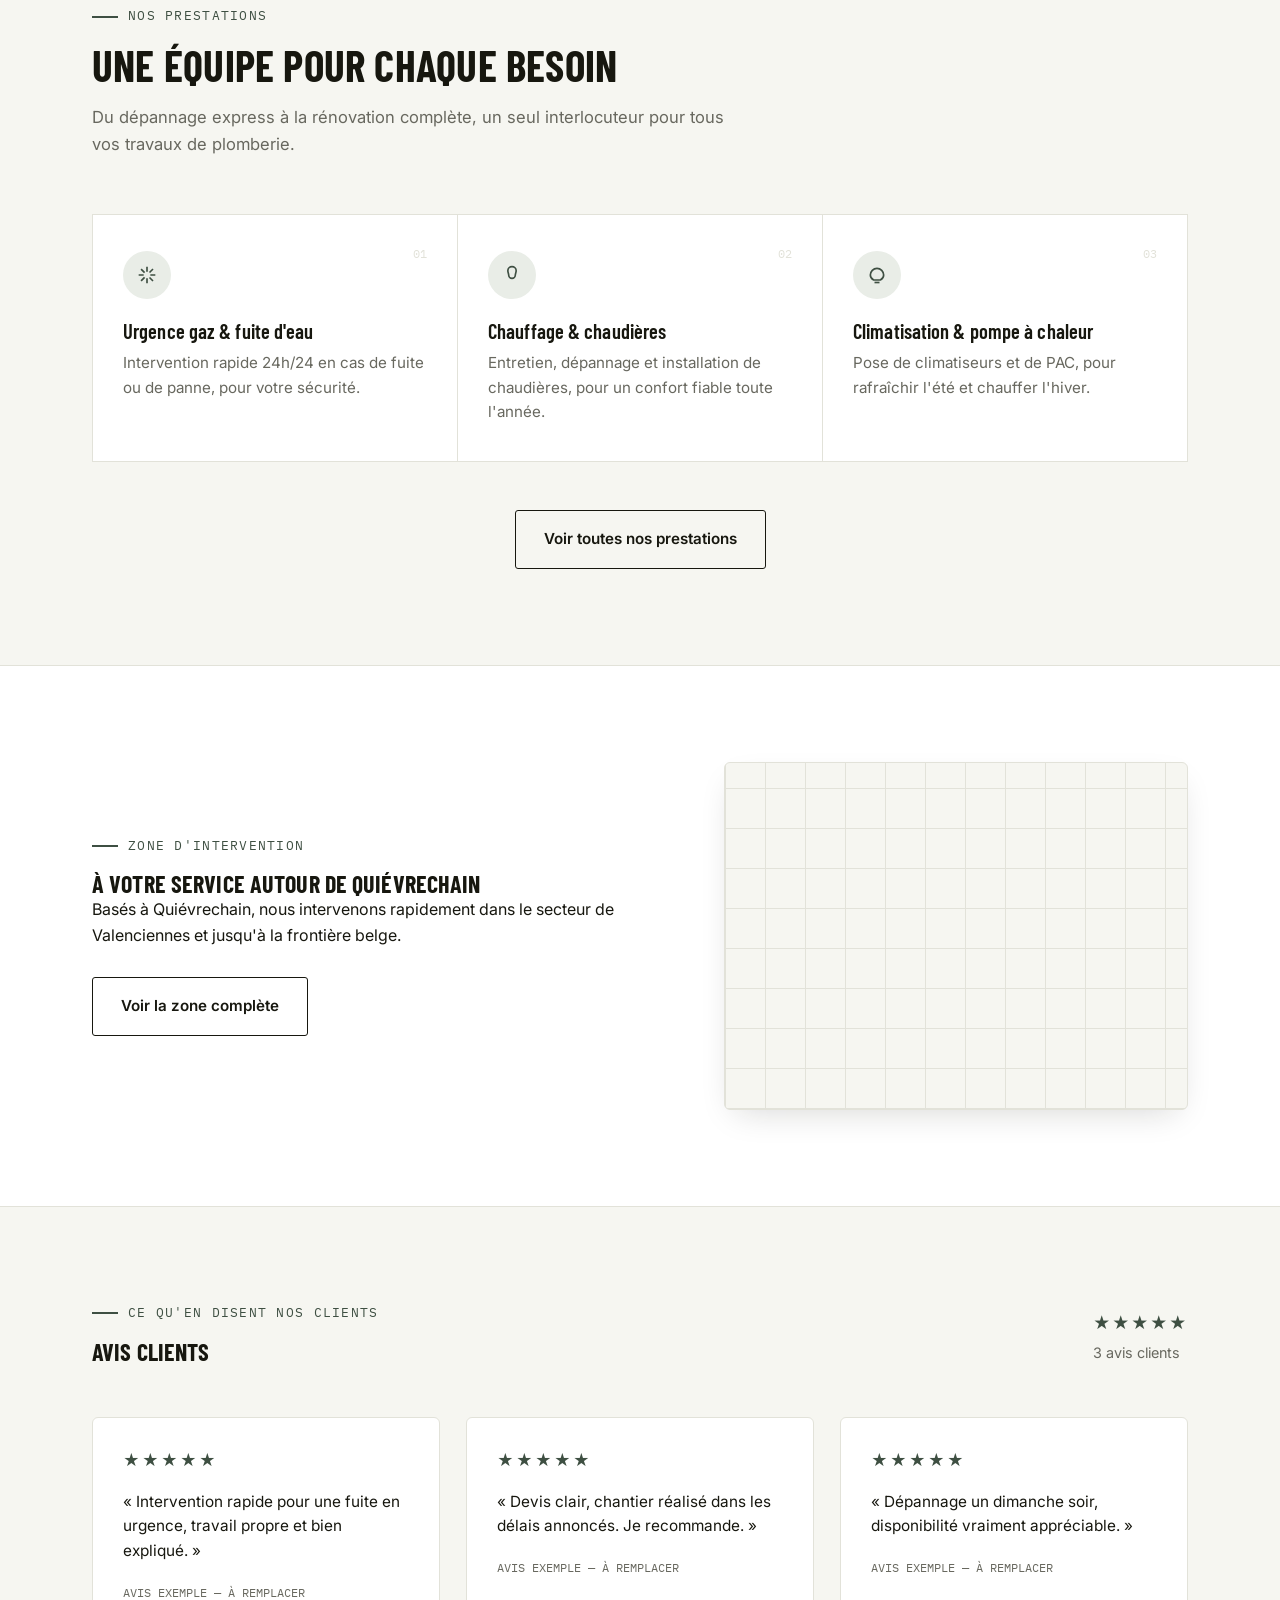
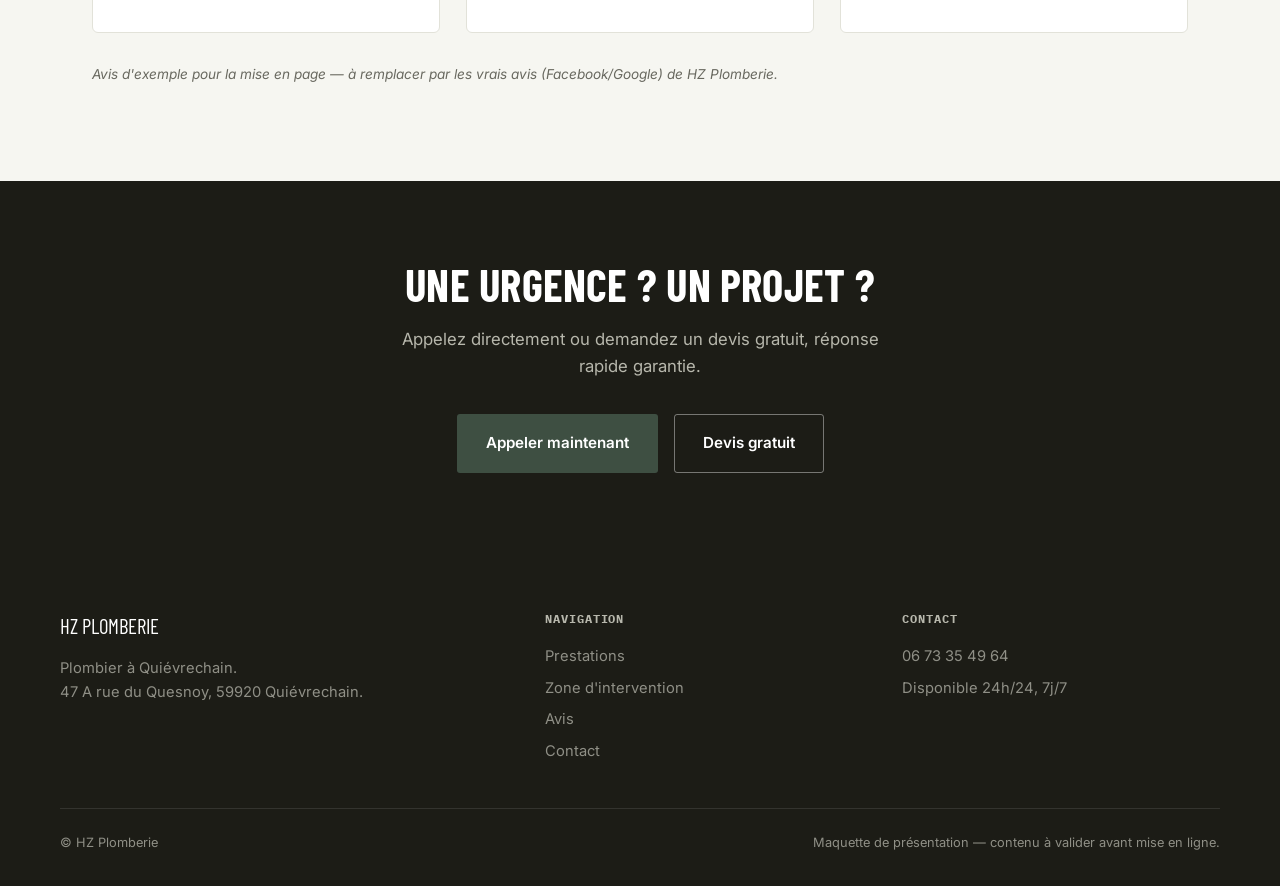
==== commit 45e174f7: "Rename index-2.html to index.html" ====
--- a/index.html
+++ b/index.html
@@ -3,7 +3,7 @@
 <head>
 <meta charset="UTF-8">
 <meta name="viewport" content="width=device-width, initial-scale=1.0">
-<title>BTH Plomberie — Blainville-sur-Orne</title>
+<title>HZ Plomberie — Quiévrechain</title>
 <link rel="preconnect" href="https://fonts.googleapis.com">
 <link href="https://fonts.googleapis.com/css2?family=Barlow+Condensed:wght@500;600;650;700&family=Inter:wght@400;500;600;700&family=IBM+Plex+Mono:wght@400;500&display=swap" rel="stylesheet">
 <link rel="stylesheet" href="style.css">
@@ -14,7 +14,7 @@
   <div class="navbar">
     <div class="logo">
       <span class="mark"><svg width="18" height="18" viewBox="0 0 28 28" fill="none"><path d="M6 10 H14 V6 A2 2 0 0 1 16 4 H20 A2 2 0 0 1 22 6 V10" stroke="#FFFFFF" stroke-width="2.6" stroke-linecap="round" stroke-linejoin="round"/><path d="M6 10 V20 A2 2 0 0 0 8 22 H10 A2 2 0 0 0 12 20 V16 H16 V20 A2 2 0 0 0 18 22 H20 A2 2 0 0 0 22 20 V10" stroke="#FFFFFF" stroke-width="2.6" stroke-linecap="round" stroke-linejoin="round"/></svg></span>
-      BTH Plomberie
+      HZ Plomberie
     </div>
     <nav>
       <ul>
@@ -25,7 +25,7 @@
         <li><a href="contact.html">Contact</a></li>
       </ul>
     </nav>
-    <a href="tel:0643230314" class="nav-cta">📞 06 43 23 03 14</a>
+    <a href="tel:0673354964" class="nav-cta">📞 06 73 35 49 64</a>
     <button class="burger">☰</button>
   </div>
   <div class="nav-mobile" id="navMobile">
@@ -34,24 +34,24 @@
     <a href="intervention.html">Zone d'intervention</a>
     <a href="avis.html">Avis</a>
     <a href="contact.html">Contact</a>
-    <a href="tel:0643230314" class="nav-cta-mobile">📞 06 43 23 03 14</a>
+    <a href="tel:0673354964" class="nav-cta-mobile">📞 06 73 35 49 64</a>
   </div>
 </header>
 
 <section class="hero blueprint-bg">
   <div class="hero-inner">
     <div>
-      <div class="badge-rating"><span class="stars">★★★★★</span> 4,9/5 — 25 avis vérifiés Google</div>
-      <h1>Votre plombier de confiance<br>à <span>Blainville-sur-Orne</span></h1>
-      <p class="lead">Dépannage, installation et entretien sanitaire pour les particuliers et professionnels du secteur. Intervention rapide, devis clair, travail soigné.</p>
+      <div class="badge-rating">Urgence gaz & fuite d'eau — intervention rapide</div>
+      <h1>Votre plombier de confiance<br>à <span>Quiévrechain</span></h1>
+      <p class="lead">Plomberie, chauffage, urgence gaz et fuite d'eau, pose de climatisation et pompe à chaleur : une seule équipe, disponible 24h/24.</p>
       <div class="hero-actions">
-        <a href="tel:0643230314" class="btn btn-primary">Appeler maintenant</a>
+        <a href="tel:0673354964" class="btn btn-primary">Appeler maintenant</a>
         <a href="contact.html#devis" class="btn btn-ghost">Devis gratuit</a>
       </div>
       <div class="hero-stats">
-        <div><strong>4,9★</strong><span>Note Google</span></div>
-        <div><strong>25</strong><span>Avis clients</span></div>
-        <div><strong>8h–18h</strong><span>Tous les jours</span></div>
+        <div><strong>24h/24</strong><span>Disponibilité</span></div>
+        <div><strong>7j/7</strong><span>Astreinte urgence</span></div>
+        <div><strong>59920</strong><span>Quiévrechain</span></div>
       </div>
     </div>
     <div class="hero-art">
@@ -87,7 +87,7 @@
         <path d="M334 220 L346 220 M340 214 L340 226" stroke="#3E4F42" stroke-width="1.5"/>
         <text x="235" y="405" font-family="IBM Plex Mono" font-size="10" fill="#68685F">SDB — RÉSEAU EAU CHAUDE</text>
       </svg>
-      <div class="cap"><span>Étude de réseau</span><span>BTH — 14550</span></div>
+      <div class="cap"><span>Étude de réseau</span><span>HZ — 59920</span></div>
     </div>
   </div>
 </section>
@@ -132,20 +132,20 @@
     <div class="service-card">
       <div class="tag">01</div>
       <div class="icon"><svg width="20" height="20" viewBox="0 0 24 24" fill="none" stroke="currentColor" stroke-width="2"><path d="M12 2v6M12 22v-6M4.9 4.9l4.2 4.2M15 15l4.2 4.2M2 12h6M16 12h6M4.9 19.1l4.2-4.2M15 9l4.2-4.2"/></svg></div>
-      <h3>Dépannage urgence</h3>
-      <p>Fuite, panne ou canalisation bouchée : intervention rapide pour limiter les dégâts.</p>
+      <h3>Urgence gaz & fuite d'eau</h3>
+      <p>Intervention rapide 24h/24 en cas de fuite ou de panne, pour votre sécurité.</p>
     </div>
     <div class="service-card">
       <div class="tag">02</div>
-      <div class="icon"><svg width="20" height="20" viewBox="0 0 24 24" fill="none" stroke="currentColor" stroke-width="2"><path d="M3 12h18M6 12V7a2 2 0 012-2h8a2 2 0 012 2v5M4 12v6a1 1 0 001 1h1a1 1 0 001-1v-2h10v2a1 1 0 001 1h1a1 1 0 001-1v-6"/></svg></div>
-      <h3>Installation sanitaire</h3>
-      <p>Pose et raccordement d'éviers, WC, douches et robinetteries, dans les règles de l'art.</p>
+      <div class="icon"><svg width="20" height="20" viewBox="0 0 24 24" fill="none" stroke="currentColor" stroke-width="2"><path d="M12 2a5 5 0 00-5 5c0 2 1 3 1 5a4 4 0 008 0c0-2 1-3 1-5a5 5 0 00-5-5z"/></svg></div>
+      <h3>Chauffage & chaudières</h3>
+      <p>Entretien, dépannage et installation de chaudières, pour un confort fiable toute l'année.</p>
     </div>
     <div class="service-card">
       <div class="tag">03</div>
-      <div class="icon"><svg width="20" height="20" viewBox="0 0 24 24" fill="none" stroke="currentColor" stroke-width="2"><path d="M12 2a5 5 0 00-5 5c0 2 1 3 1 5a4 4 0 008 0c0-2 1-3 1-5a5 5 0 00-5-5z"/></svg></div>
-      <h3>Chauffage & eau chaude</h3>
-      <p>Entretien et installation de chaudières et ballons, pour un confort toute l'année.</p>
+      <div class="icon"><svg width="20" height="20" viewBox="0 0 24 24" fill="none" stroke="currentColor" stroke-width="2"><path d="M12 4a8 8 0 00-8 8c0 3 2 5 4 6h8c2-1 4-3 4-6a8 8 0 00-8-8z"/><path d="M9 21h6"/></svg></div>
+      <h3>Climatisation & pompe à chaleur</h3>
+      <p>Pose de climatiseurs et de PAC, pour rafraîchir l'été et chauffer l'hiver.</p>
     </div>
   </div>
   <div class="center-link">
@@ -158,14 +158,14 @@
   <div class="wrap zone-block">
     <div>
       <div class="eyebrow">Zone d'intervention</div>
-      <h2>À votre service autour de Blainville-sur-Orne</h2>
-      <p>Basés au village d'entreprise BCO, nous intervenons rapidement dans un large secteur autour de Caen.</p>
+      <h2>À votre service autour de Quiévrechain</h2>
+      <p>Basés à Quiévrechain, nous intervenons rapidement dans le secteur de Valenciennes et jusqu'à la frontière belge.</p>
       <div style="margin-top:28px;">
         <a href="intervention.html" class="btn btn-ghost">Voir la zone complète</a>
       </div>
     </div>
     <div class="map-frame">
-      <iframe src="https://www.google.com/maps?q=Village+d%27entreprise+BCO,+Rue+de+la+Mer,+14550+Blainville-sur-Orne&output=embed" width="100%" height="100%" style="border:0; display:block;" loading="lazy" referrerpolicy="no-referrer-when-downgrade" title="Localisation BTH Plomberie"></iframe>
+      <iframe src="https://www.google.com/maps?q=47+A+rue+du+Quesnoy,+59920+Quiévrechain&output=embed" width="100%" height="100%" style="border:0; display:block;" loading="lazy" referrerpolicy="no-referrer-when-downgrade" title="Localisation HZ Plomberie"></iframe>
     </div>
   </div>
 </section>
@@ -178,10 +178,9 @@
         <h2 style="margin-top:8px;">Avis clients</h2>
       </div>
       <div class="rating-block">
-        <div class="rating-num">4,9</div>
         <div class="rating-meta">
           <div class="stars">★★★★★</div>
-          <p>25 avis Google</p>
+          <p>3 avis clients</p>
         </div>
       </div>
     </div>
@@ -198,11 +197,11 @@
       </div>
       <div class="avis-card">
         <span class="stars">★★★★★</span>
-        <p>« Équipe sérieuse et ponctuelle pour la rénovation complète de notre salle de bain. »</p>
+        <p>« Dépannage un dimanche soir, disponibilité vraiment appréciable. »</p>
         <div class="who">Avis exemple — à remplacer</div>
       </div>
     </div>
-    <p class="avis-note">Avis d'exemple pour la mise en page — à remplacer par les vrais avis Google de BTH Plomberie.</p>
+    <p class="avis-note">Avis d'exemple pour la mise en page — à remplacer par les vrais avis (Facebook/Google) de HZ Plomberie.</p>
   </div>
 </section>
 
@@ -211,7 +210,7 @@
     <h2>Une urgence ? Un projet ?</h2>
     <p>Appelez directement ou demandez un devis gratuit, réponse rapide garantie.</p>
     <div class="hero-actions">
-      <a href="tel:0643230314" class="btn btn-accent">Appeler maintenant</a>
+      <a href="tel:0673354964" class="btn btn-accent">Appeler maintenant</a>
       <a href="contact.html#devis" class="btn btn-ghost">Devis gratuit</a>
     </div>
   </div>
@@ -220,8 +219,8 @@
 <footer>
   <div class="footer-grid">
     <div>
-      <div class="footer-logo">BTH Plomberie</div>
-      <p>Plombier à Blainville-sur-Orne.<br>Village d'entreprise BCO, Rue de la Mer, 14550 Blainville-sur-Orne.</p>
+      <div class="footer-logo">HZ Plomberie</div>
+      <p>Plombier à Quiévrechain.<br>47 A rue du Quesnoy, 59920 Quiévrechain.</p>
     </div>
     <div>
       <h4>Navigation</h4>
@@ -232,12 +231,12 @@
     </div>
     <div>
       <h4>Contact</h4>
-      <a href="tel:0643230314">06 43 23 03 14</a>
-      <p>Tous les jours, 8h – 18h<br>Fermé samedi et dimanche</p>
+      <a href="tel:0673354964">06 73 35 49 64</a>
+      <p>Disponible 24h/24, 7j/7</p>
     </div>
   </div>
   <div class="footer-bottom">
-    <span>© BTH Plomberie</span>
+    <span>© HZ Plomberie</span>
     <span>Maquette de présentation — contenu à valider avant mise en ligne.</span>
   </div>
 </footer>
--- a/style.css
+++ b/style.css
@@ -293,6 +293,36 @@
   font-size:0.8rem;
 }
 
+.nav-mobile{
+  display:none;
+  flex-direction:column;
+  background:var(--paper);
+  border-top:1px solid var(--line);
+  position:absolute;
+  top:100%; left:0; right:0;
+  padding:8px 32px 22px;
+  box-shadow:var(--shadow-md);
+}
+.nav-mobile.open{display:flex;}
+.nav-mobile a{
+  padding:15px 4px;
+  border-bottom:1px solid var(--line-soft);
+  color:var(--ink);
+  font-family:'IBM Plex Mono', monospace;
+  text-transform:uppercase;
+  font-size:0.85rem;
+  letter-spacing:0.05em;
+}
+.nav-mobile a:nth-last-child(2){border-bottom:none;}
+.nav-mobile .nav-cta-mobile{
+  margin-top:16px;
+  display:flex; align-items:center; gap:9px; justify-content:center;
+  background:var(--ink); color:var(--paper);
+  padding:13px 16px; border-radius:3px;
+  font-family:'IBM Plex Mono', monospace; font-size:0.9rem;
+  border-bottom:none !important;
+}
+
 @media(max-width:900px){
   .hero-inner{grid-template-columns:1fr;}
   .hero-art{order:-1; aspect-ratio:16/10;}
